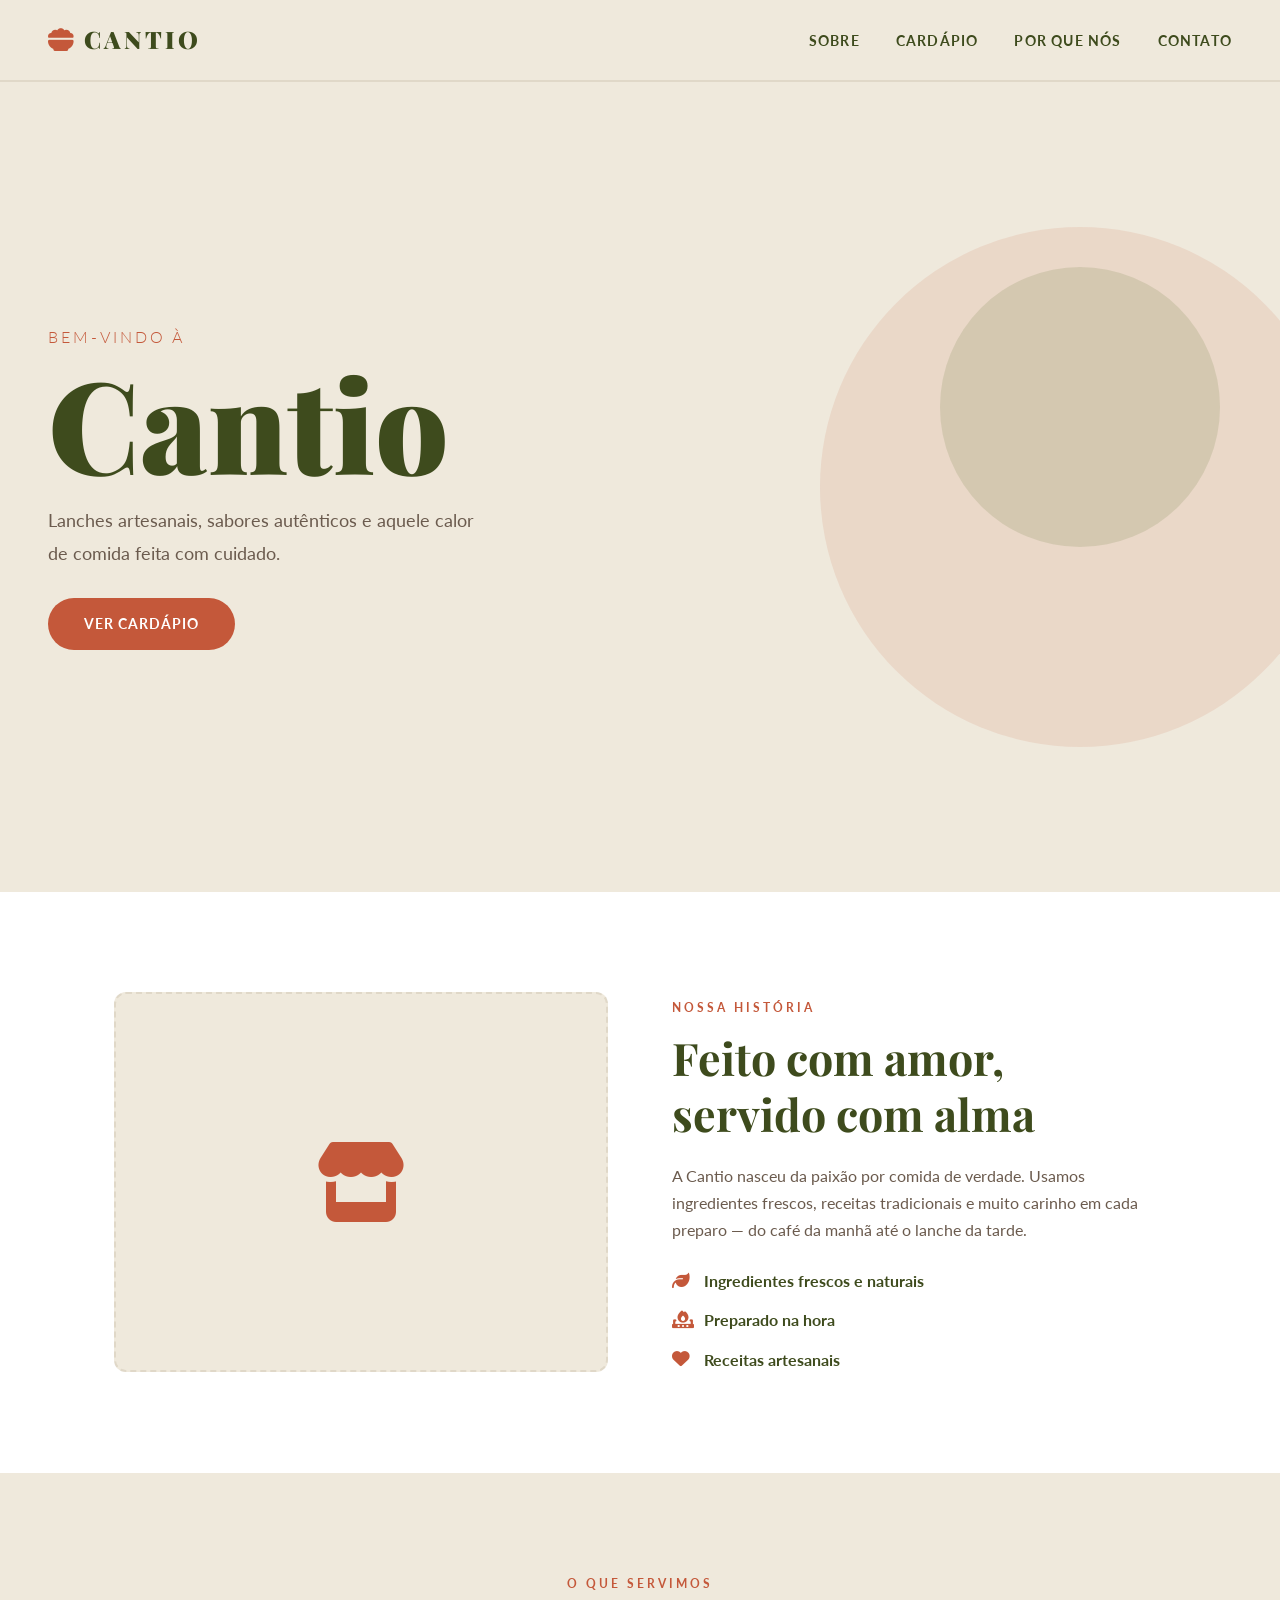
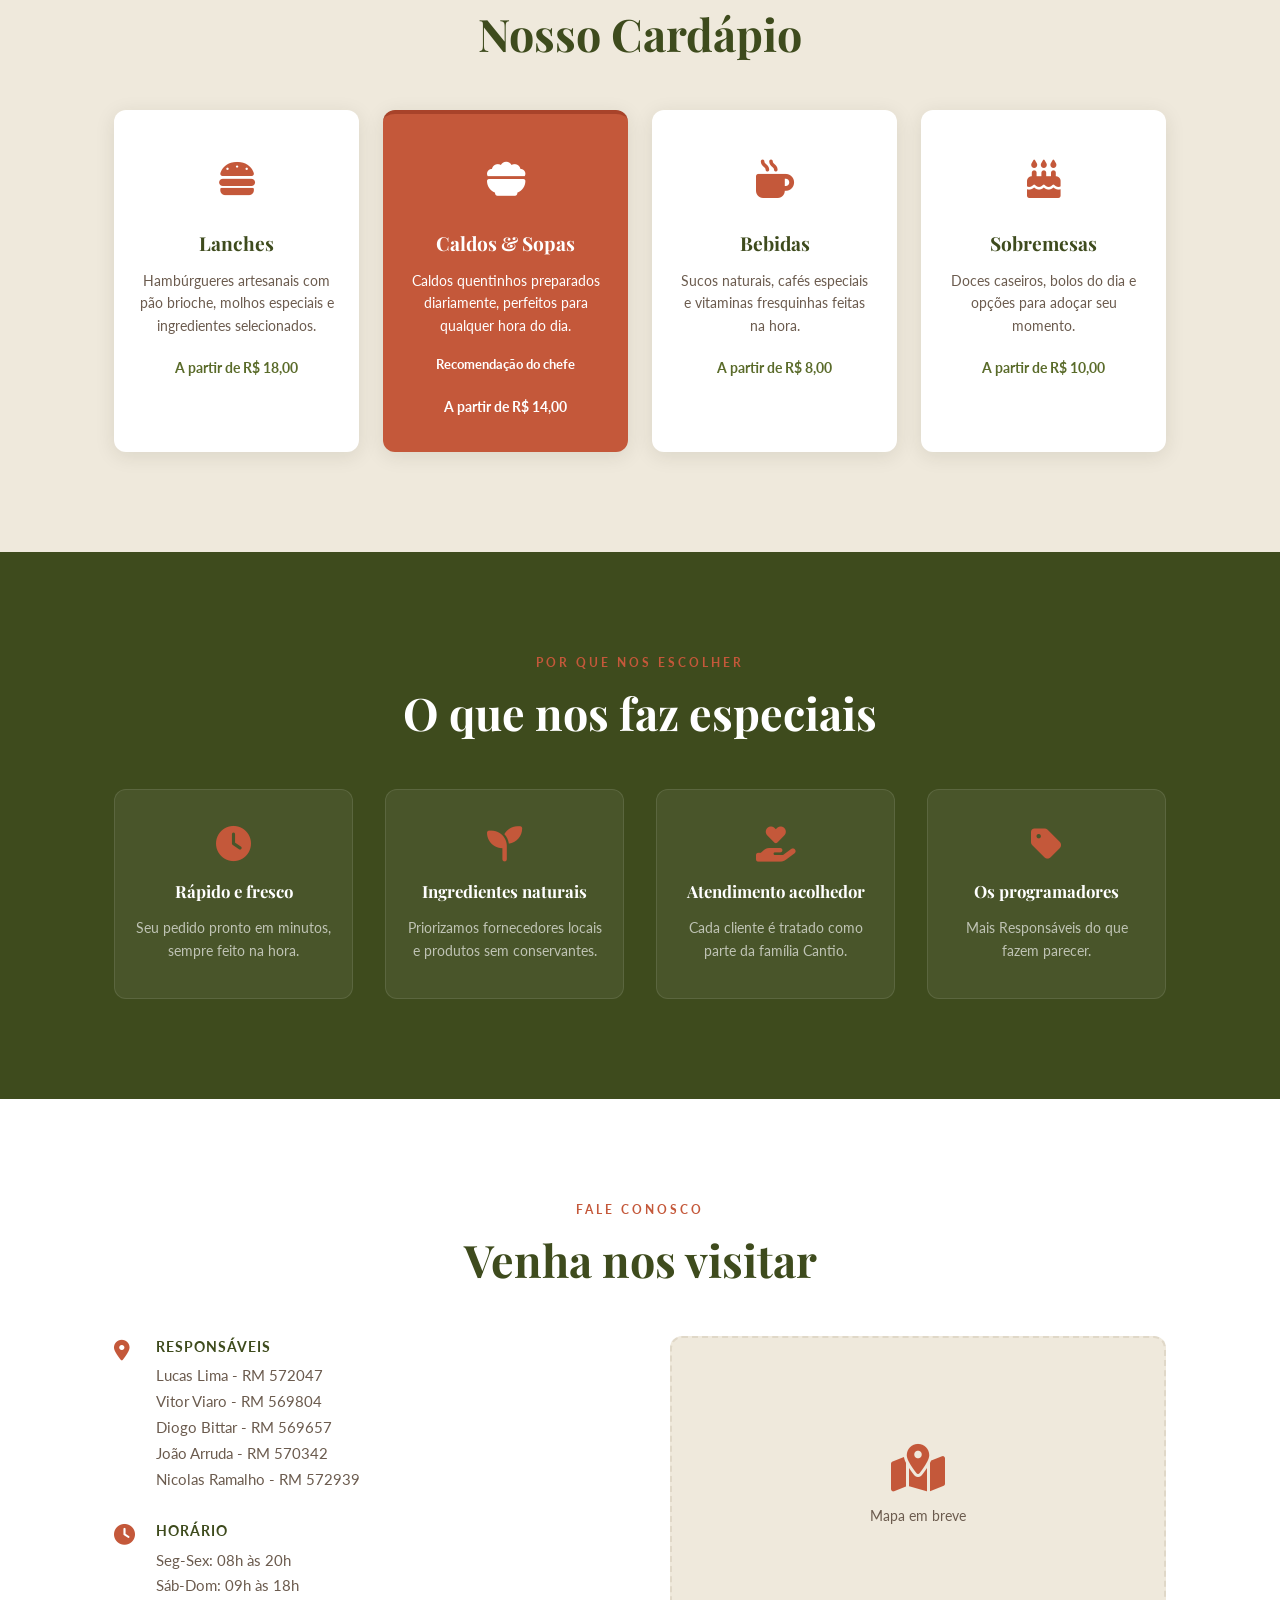
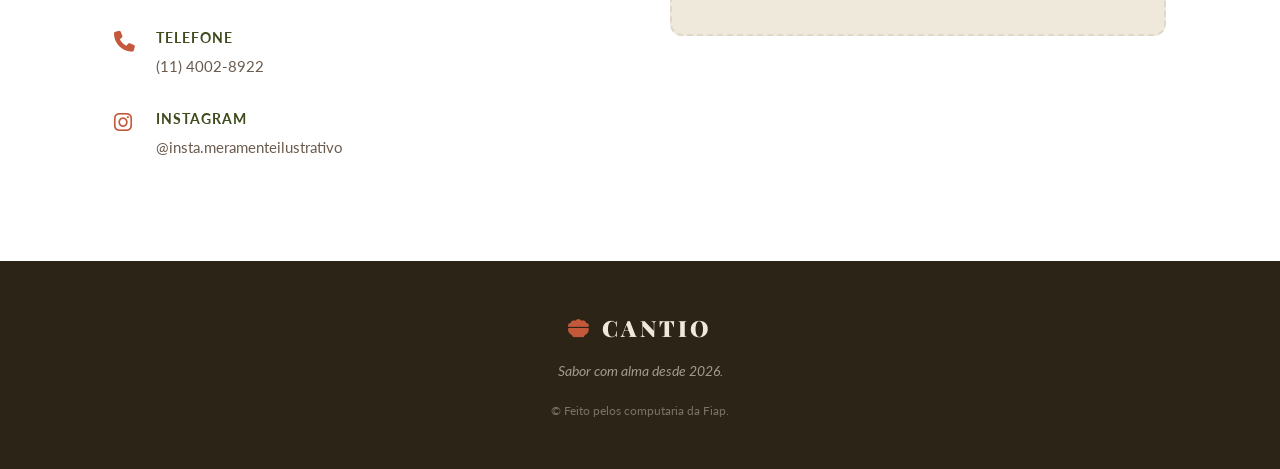
==== projeto/index.html @ 37f8b1bf "Fix:pasta projetos" ====
<!DOCTYPE html>
<html lang="pt-BR">
<head>
  <meta charset="UTF-8" />
  <meta name="viewport" content="width=device-width, initial-scale=1.0" />
  <title>Cantio — Sabor com Alma</title>

  <!-- Google Fonts -->
  <link rel="preconnect" href="https://fonts.googleapis.com" />
  <link rel="preconnect" href="https://fonts.gstatic.com" crossorigin />
  <link href="https://fonts.googleapis.com/css2?family=Playfair+Display:wght@700;900&family=Lato:wght@300;400;700&display=swap" rel="stylesheet" />

  <!-- Font Awesome -->
  <link rel="stylesheet" href="https://cdnjs.cloudflare.com/ajax/libs/font-awesome/6.5.0/css/all.min.css" />

  <!-- CSS Externo -->
  <link rel="stylesheet" href="style.css" />
</head>
<body>

  <!-- ======================== MENU / NAV ======================== -->
  <header id="topo">
    <nav class="navbar">
      <div class="logo">
        <span class="logo-icone"><i class="fa-solid fa-bowl-food"></i></span>
        <span class="logo-texto">CANTIO</span>
      </div>
      <ul class="nav-links">
        <li><a href="#sobre">Sobre</a></li>
        <li><a href="#cardapio">Cardápio</a></li>
        <li><a href="#diferenciais">Por que nós</a></li>
        <li><a href="#contato">Contato</a></li>
      </ul>
    </nav>
  </header>

  <!-- ======================== SEÇÃO 1 — HERO ======================== -->
  <section id="hero">
    <div class="hero-conteudo">
      <p class="hero-subtitulo">Bem-vindo à</p>
      <h1 class="hero-titulo">Cantio</h1>
      <p class="hero-descricao">
        Lanches artesanais, sabores autênticos e aquele calor de comida feita com cuidado.
      </p>
      <a href="#cardapio" class="btn-primario">Ver Cardápio</a>
    </div>
    <div class="hero-decoracao">
      <div class="circulo-grande"></div>
      <div class="circulo-pequeno"></div>
    </div>
  </section>

  <!-- ======================== SEÇÃO 2 — SOBRE ======================== -->
  <section id="sobre">
    <div class="container">
      <div class="sobre-grade">

        <div class="sobre-imagem">
          <div class="imagem-placeholder">
            <i class="fa-solid fa-store"></i>
          </div>
        </div>

        <div class="sobre-texto">
          <span class="secao-etiqueta">Nossa história</span>
          <h2>Feito com amor,<br/>servido com alma</h2>
          <p>
            A Cantio nasceu da paixão por comida de verdade. Usamos ingredientes frescos, receitas
            tradicionais e muito carinho em cada preparo — do café da manhã até o lanche da tarde.
          </p>
          <ul class="sobre-lista">
            <li><i class="fa-solid fa-leaf"></i> Ingredientes frescos e naturais</li>
            <li><i class="fa-solid fa-fire-burner"></i> Preparado na hora</li>
            <li><i class="fa-solid fa-heart"></i> Receitas artesanais</li>
          </ul>
        </div>

      </div>
    </div>
  </section>

  <!-- ======================== SEÇÃO 3 — CARDÁPIO ======================== -->
  <section id="cardapio">
    <div class="container">
      <span class="secao-etiqueta centralizado">O que servimos</span>
      <h2 class="secao-titulo centralizado">Nosso Cardápio</h2>

      <div class="cardapio-grade">

        <div class="card-item">
          <div class="card-icone"><i class="fa-solid fa-burger"></i></div>
          <h3>Lanches</h3>
          <p>Hambúrgueres artesanais com pão brioche, molhos especiais e ingredientes selecionados.</p>
          <span class="card-preco">A partir de R$ 18,00</span>
        </div>

        <div class="card-item destaque">
          <div class="card-icone"><i class="fa-solid fa-bowl-food"></i></div>
          <h3>Caldos & Sopas</h3>
          <p>Caldos quentinhos preparados diariamente, perfeitos para qualquer hora do dia. <br> <h5>Recomendação do chefe</h5></p>
          <span class="card-preco">A partir de R$ 14,00</span>
        </div>

        <div class="card-item">
          <div class="card-icone"><i class="fa-solid fa-mug-hot"></i></div>
          <h3>Bebidas</h3>
          <p>Sucos naturais, cafés especiais e vitaminas fresquinhas feitas na hora.</p>
          <span class="card-preco">A partir de R$ 8,00</span>
        </div>

        <div class="card-item">
          <div class="card-icone"><i class="fa-solid fa-cake-candles"></i></div>
          <h3>Sobremesas</h3>
          <p>Doces caseiros, bolos do dia e opções para adoçar seu momento.</p>
          <span class="card-preco">A partir de R$ 10,00</span>
        </div>

      </div>
    </div>
  </section>

  <!-- ======================== SEÇÃO 4 — DIFERENCIAIS ======================== -->
  <section id="diferenciais">
    <div class="container">
      <span class="secao-etiqueta centralizado">Por que nos escolher</span>
      <h2 class="secao-titulo centralizado">O que nos faz especiais</h2>

      <div class="diferenciais-grade">

        <div class="diferencial-item">
          <i class="fa-solid fa-clock"></i>
          <h4>Rápido e fresco</h4>
          <p>Seu pedido pronto em minutos, sempre feito na hora.</p>
        </div>
 
        <div class="diferencial-item">
          <i class="fa-solid fa-seedling"></i>
          <h4>Ingredientes naturais</h4>
          <p>Priorizamos fornecedores locais e produtos sem conservantes.</p>
        </div>

        <div class="diferencial-item">
          <i class="fa-solid fa-hand-holding-heart"></i>
          <h4>Atendimento acolhedor</h4>
          <p>Cada cliente é tratado como parte da família Cantio.</p>
        </div>

        <div class="diferencial-item">
          <i class="fa-solid fa-tag"></i>
          <h4>Os programadores</h4>
          <p>Mais Responsáveis do que fazem parecer.</p>
        </div>

      </div>
    </div>
  </section>

  <!-- ======================== SEÇÃO 5 — CONTATO ======================== -->
  <section id="contato">
    <div class="container">
      <span class="secao-etiqueta centralizado">Fale conosco</span>
      <h2 class="secao-titulo centralizado">Venha nos visitar</h2>

      <div class="contato-grade">

        <div class="contato-info">
          <div class="contato-linha">
            <i class="fa-solid fa-location-dot"></i>
            <div>
              <strong>Responsáveis</strong>
              <p>Lucas Lima - RM 572047<br/>Vitor Viaro - RM 569804 <br>Diogo Bittar - RM 569657 <br> João Arruda - RM 570342 <br>Nicolas Ramalho - RM 572939 </p>
            </div>
          </div>
          <div class="contato-linha">
            <i class="fa-solid fa-clock"></i>
            <div>
              <strong>Horário</strong>
              <p>Seg-Sex: 08h às 20h<br/>Sáb-Dom: 09h às 18h</p>
            </div>
          </div>
          <div class="contato-linha">
            <i class="fa-solid fa-phone"></i>
            <div>
              <strong>Telefone</strong>
              <p>(11) 4002-8922</p> <!-- Número fictício para exemplo e quem sabe sabe -->
            </div>
          </div>
          <div class="contato-linha">
            <i class="fa-brands fa-instagram"></i>
            <div>
              <strong>Instagram</strong>
              <p>@insta.meramenteilustrativo</p>
            </div>
          </div>
        </div>

        <div class="contato-mapa">
          <div class="mapa-placeholder">
            <i class="fa-solid fa-map-location-dot"></i>
            <p>Mapa em breve</p>
          </div>
        </div>

      </div>
    </div>
  </section>

  <!-- ======================== RODAPÉ ======================== -->
  <footer id="rodape">
    <div class="container">
      <div class="footer-conteudo">
        <div class="footer-logo">
          <i class="fa-solid fa-bowl-food"></i>
          <span>CANTIO</span>
        </div>
        <p class="footer-frase">Sabor com alma desde 2026.</p>
        <p class="footer-copy">&copy; Feito pelos computaria da Fiap.</p>
      </div>
    </div>
  </footer>

</body>
</html>
---- projeto/style.css ----
/* =====================================================
   CANTIO — Lanchonete  |  style.css
   ===================================================== */

/* ---------- Variáveis de cor (identidade Cantio) ---------- */
:root {
  --cor-creme:      #EFE9DC;
  --cor-creme-escuro: #E0D8C8;
  --cor-terracota:  #C4583A;
  --cor-terracota-escura: #A8432A;
  --cor-verde:      #5A6B2A;
  --cor-verde-escuro: #3E4B1D;
  --cor-texto:      #2C2417;
  --cor-texto-suave: #6B5B4E;
  --branco:         #FFFFFF;

  --fonte-titulo: 'Playfair Display', serif;
  --fonte-corpo:  'Lato', sans-serif;

  --sombra-card: 0 4px 20px rgba(44, 36, 23, 0.1);
  --raio:        12px;
}

/* ---------- Reset & Base ---------- */
*, *::before, *::after {
  margin: 0;
  padding: 0;
  box-sizing: border-box;
}

html {
  scroll-behavior: smooth;
}

body {
  font-family: var(--fonte-corpo);
  background-color: var(--cor-creme);
  color: var(--cor-texto);
  line-height: 1.7;
}

a {
  text-decoration: none;
  color: inherit;
}

ul {
  list-style: none;
}

/* ---------- Container ---------- */
.container {
  max-width: 1100px;
  margin: 0 auto;
  padding: 0 24px;
}

/* ---------- NAVBAR ---------- */
.navbar {
  display: flex;
  align-items: center;
  justify-content: space-between;
  padding: 18px 48px;
  background-color: var(--cor-creme);
  position: sticky;
  top: 0;
  z-index: 100;
  border-bottom: 2px solid var(--cor-creme-escuro);
}

.logo {
  display: flex;
  align-items: center;
  gap: 10px;
}

.logo-icone {
  font-size: 1.6rem;
  color: var(--cor-terracota);
}

.logo-texto {
  font-family: var(--fonte-titulo);
  font-size: 1.5rem;
  font-weight: 900;
  color: var(--cor-verde-escuro);
  letter-spacing: 3px;
}

.nav-links {
  display: flex;
  gap: 36px;
}

.nav-links a {
  font-family: var(--fonte-corpo);
  font-weight: 700;
  font-size: 0.88rem;
  letter-spacing: 1.2px;
  text-transform: uppercase;
  color: var(--cor-verde-escuro);
  transition: color 0.2s;
}

.nav-links a:hover {
  color: var(--cor-terracota);
}

/* ---------- BOTÃO ---------- */
.btn-primario {
  display: inline-block;
  background-color: var(--cor-terracota);
  color: var(--branco);
  font-family: var(--fonte-corpo);
  font-weight: 700;
  font-size: 0.9rem;
  letter-spacing: 1px;
  text-transform: uppercase;
  padding: 14px 36px;
  border-radius: 50px;
  transition: background-color 0.25s, transform 0.2s;
  margin-top: 28px;
}

.btn-primario:hover {
  background-color: var(--cor-terracota-escura);
  transform: translateY(-2px);
}

/* ---------- SEÇÃO 1: HERO ---------- */
#hero {
  position: relative;
  min-height: 90vh;
  display: flex;
  align-items: center;
  overflow: hidden;
  padding: 60px 48px;
}

.hero-conteudo {
  position: relative;
  z-index: 2;
  max-width: 600px;
}

.hero-subtitulo {
  font-family: var(--fonte-corpo);
  font-size: 1rem;
  font-weight: 300;
  letter-spacing: 3px;
  text-transform: uppercase;
  color: var(--cor-terracota);
  margin-bottom: 8px;
}

.hero-titulo {
  font-family: var(--fonte-titulo);
  font-size: clamp(4rem, 10vw, 8rem);
  font-weight: 900;
  line-height: 1;
  color: var(--cor-verde-escuro);
}

.hero-descricao {
  font-size: 1.15rem;
  color: var(--cor-texto-suave);
  max-width: 440px;
  margin-top: 18px;
  line-height: 1.8;
}

/* Decoração geométrica do hero */
.hero-decoracao {
  position: absolute;
  right: -60px;
  top: 50%;
  transform: translateY(-50%);
  z-index: 1;
}

.circulo-grande {
  width: 520px;
  height: 520px;
  border-radius: 50%;
  background-color: var(--cor-terracota);
  opacity: 0.12;
}

.circulo-pequeno {
  width: 280px;
  height: 280px;
  border-radius: 50%;
  background-color: var(--cor-verde);
  opacity: 0.15;
  position: absolute;
  top: 40px;
  left: 120px;
}

/* ---------- SEÇÃO 2: SOBRE ---------- */
#sobre {
  padding: 100px 0;
  background-color: var(--branco);
}

.sobre-grade {
  display: grid;
  grid-template-columns: 1fr 1fr;
  gap: 64px;
  align-items: center;
}

.imagem-placeholder {
  background-color: var(--cor-creme);
  border-radius: var(--raio);
  height: 380px;
  display: flex;
  align-items: center;
  justify-content: center;
  font-size: 5rem;
  color: var(--cor-terracota);
  border: 2px dashed var(--cor-creme-escuro);
}

.secao-etiqueta {
  display: inline-block;
  font-size: 0.78rem;
  font-weight: 700;
  letter-spacing: 3px;
  text-transform: uppercase;
  color: var(--cor-terracota);
  margin-bottom: 12px;
}

.secao-etiqueta.centralizado {
  display: block;
  text-align: center;
}

h2 {
  font-family: var(--fonte-titulo);
  font-size: clamp(1.8rem, 3.5vw, 2.8rem);
  font-weight: 700;
  color: var(--cor-verde-escuro);
  line-height: 1.25;
  margin-bottom: 20px;
}

.secao-titulo.centralizado {
  text-align: center;
  margin-bottom: 48px;
}

.sobre-texto p {
  color: var(--cor-texto-suave);
  font-size: 1rem;
  margin-bottom: 24px;
}

.sobre-lista {
  display: flex;
  flex-direction: column;
  gap: 12px;
}

.sobre-lista li {
  display: flex;
  align-items: center;
  gap: 12px;
  font-weight: 700;
  color: var(--cor-verde-escuro);
}

.sobre-lista li i {
  color: var(--cor-terracota);
  font-size: 1.1rem;
  width: 20px;
}

/* ---------- SEÇÃO 3: CARDÁPIO ---------- */
#cardapio {
  padding: 100px 0;
  background-color: var(--cor-creme);
}

.cardapio-grade {
  display: grid;
  grid-template-columns: repeat(4, 1fr);
  gap: 24px;
}

.card-item {
  background-color: var(--branco);
  border-radius: var(--raio);
  padding: 32px 24px;
  text-align: center;
  box-shadow: var(--sombra-card);
  transition: transform 0.25s, box-shadow 0.25s;
  border-top: 4px solid transparent;
}

.card-item:hover {
  transform: translateY(-6px);
  box-shadow: 0 12px 32px rgba(44, 36, 23, 0.15);
  border-top-color: var(--cor-terracota);
}

.card-item.destaque {
  background-color: var(--cor-terracota);
  color: var(--branco);
  border-top-color: var(--cor-terracota-escura);
}

.card-item.destaque h3,
.card-item.destaque p,
.card-item.destaque .card-preco {
  color: var(--branco);
}

.card-icone {
  font-size: 2.4rem;
  margin-bottom: 16px;
  color: var(--cor-terracota);
}

.card-item.destaque .card-icone {
  color: var(--branco);
}

.card-item h3 {
  font-family: var(--fonte-titulo);
  font-size: 1.2rem;
  color: var(--cor-verde-escuro);
  margin-bottom: 10px;
}

.card-item p {
  font-size: 0.88rem;
  color: var(--cor-texto-suave);
  line-height: 1.6;
  margin-bottom: 16px;
}

.card-preco {
  font-weight: 700;
  font-size: 0.9rem;
  color: var(--cor-verde);
}

/* ---------- SEÇÃO 4: DIFERENCIAIS ---------- */
#diferenciais {
  padding: 100px 0;
  background-color: var(--cor-verde-escuro);
}

#diferenciais .secao-etiqueta {
  color: var(--cor-terracota);
}

#diferenciais h2 {
  color: var(--branco);
}

.diferenciais-grade {
  display: grid;
  grid-template-columns: repeat(4, 1fr);
  gap: 32px;
  margin-top: 0;
}

.diferencial-item {
  text-align: center;
  padding: 36px 20px;
  border-radius: var(--raio);
  background-color: rgba(255,255,255,0.06);
  border: 1px solid rgba(255,255,255,0.1);
  transition: background-color 0.25s;
}

.diferencial-item:hover {
  background-color: rgba(255,255,255,0.12);
}

.diferencial-item i {
  font-size: 2.2rem;
  color: var(--cor-terracota);
  margin-bottom: 16px;
  display: block;
}

.diferencial-item h4 {
  font-family: var(--fonte-titulo);
  font-size: 1.05rem;
  color: var(--branco);
  margin-bottom: 10px;
}

.diferencial-item p {
  font-size: 0.88rem;
  color: rgba(255,255,255,0.65);
  line-height: 1.65;
}

/* ---------- SEÇÃO 5: CONTATO ---------- */
#contato {
  padding: 100px 0;
  background-color: var(--branco);
}

.contato-grade {
  display: grid;
  grid-template-columns: 1fr 1fr;
  gap: 60px;
  align-items: start;
}

.contato-info {
  display: flex;
  flex-direction: column;
  gap: 28px;
}

.contato-linha {
  display: flex;
  gap: 18px;
  align-items: flex-start;
}

.contato-linha i {
  font-size: 1.3rem;
  color: var(--cor-terracota);
  margin-top: 4px;
  width: 24px;
  flex-shrink: 0;
}

.contato-linha strong {
  display: block;
  font-size: 0.85rem;
  letter-spacing: 1px;
  text-transform: uppercase;
  color: var(--cor-verde-escuro);
  margin-bottom: 4px;
}

.contato-linha p {
  font-size: 0.95rem;
  color: var(--cor-texto-suave);
}

.mapa-placeholder {
  background-color: var(--cor-creme);
  border-radius: var(--raio);
  height: 300px;
  display: flex;
  flex-direction: column;
  align-items: center;
  justify-content: center;
  gap: 12px;
  border: 2px dashed var(--cor-creme-escuro);
  color: var(--cor-terracota);
}

.mapa-placeholder i {
  font-size: 3rem;
}

.mapa-placeholder p {
  font-size: 0.9rem;
  color: var(--cor-texto-suave);
}

/* ---------- RODAPÉ ---------- */
#rodape {
  background-color: var(--cor-texto);
  padding: 48px 0;
  text-align: center;
}

.footer-conteudo {
  display: flex;
  flex-direction: column;
  align-items: center;
  gap: 12px;
}

.footer-logo {
  display: flex;
  align-items: center;
  gap: 10px;
  font-family: var(--fonte-titulo);
  font-size: 1.4rem;
  font-weight: 900;
  letter-spacing: 3px;
  color: var(--cor-creme);
}

.footer-logo i {
  color: var(--cor-terracota);
  font-size: 1.3rem;
}

.footer-frase {
  font-size: 0.9rem;
  color: rgba(239,233,220,0.6);
  font-style: italic;
}

.footer-copy {
  font-size: 0.78rem;
  color: rgba(239,233,220,0.4);
  margin-top: 4px;
}

/* ---------- RESPONSIVO ---------- */
@media (max-width: 900px) {
  .navbar {
    padding: 16px 24px;
  }

  .nav-links {
    gap: 20px;
  }

  #hero {
    padding: 80px 24px 60px;
    min-height: auto;
  }

  .hero-decoracao {
    display: none;
  }

  .sobre-grade,
  .contato-grade {
    grid-template-columns: 1fr;
    gap: 40px;
  }

  .cardapio-grade,
  .diferenciais-grade {
    grid-template-columns: repeat(2, 1fr);
  }
}

@media (max-width: 600px) {
  .nav-links {
    display: none;
  }

  .cardapio-grade,
  .diferenciais-grade {
    grid-template-columns: 1fr;
  }

  #sobre,
  #cardapio,
  #diferenciais,
  #contato {
    padding: 64px 0;
  }
}
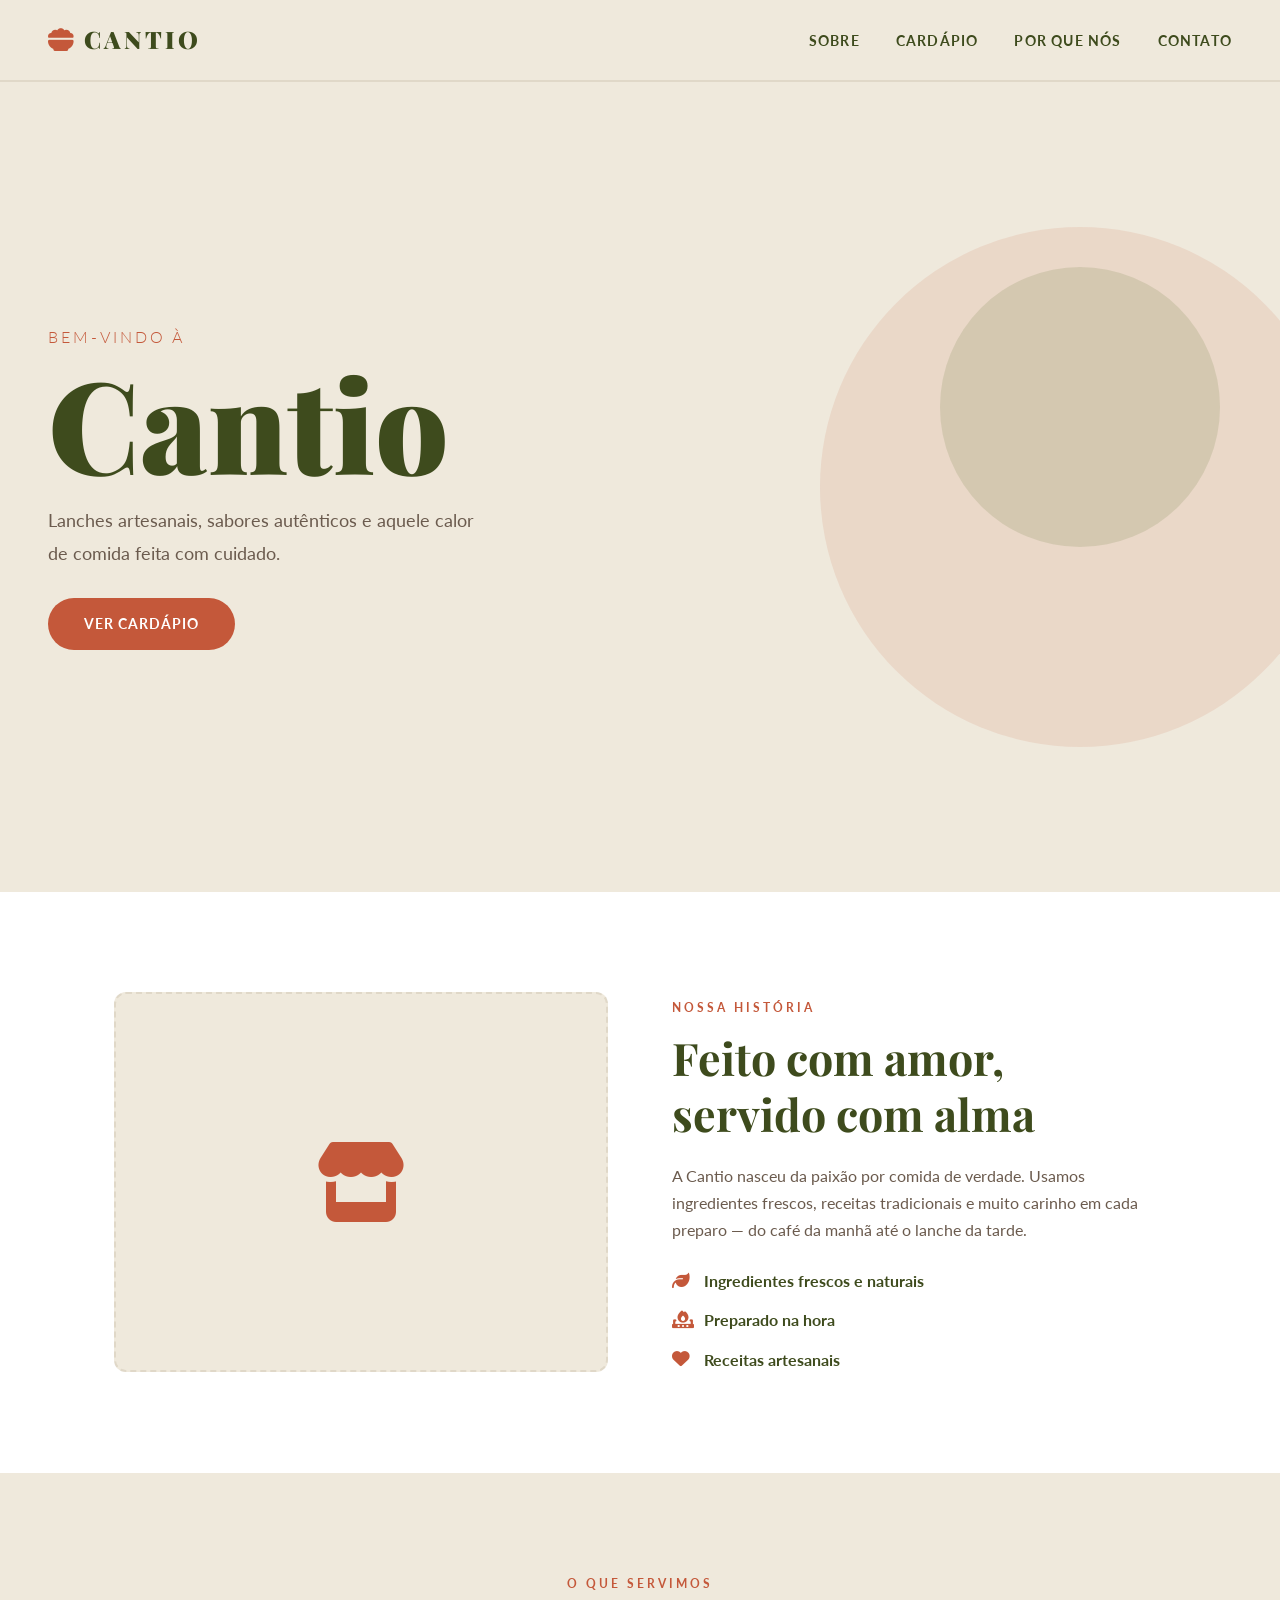
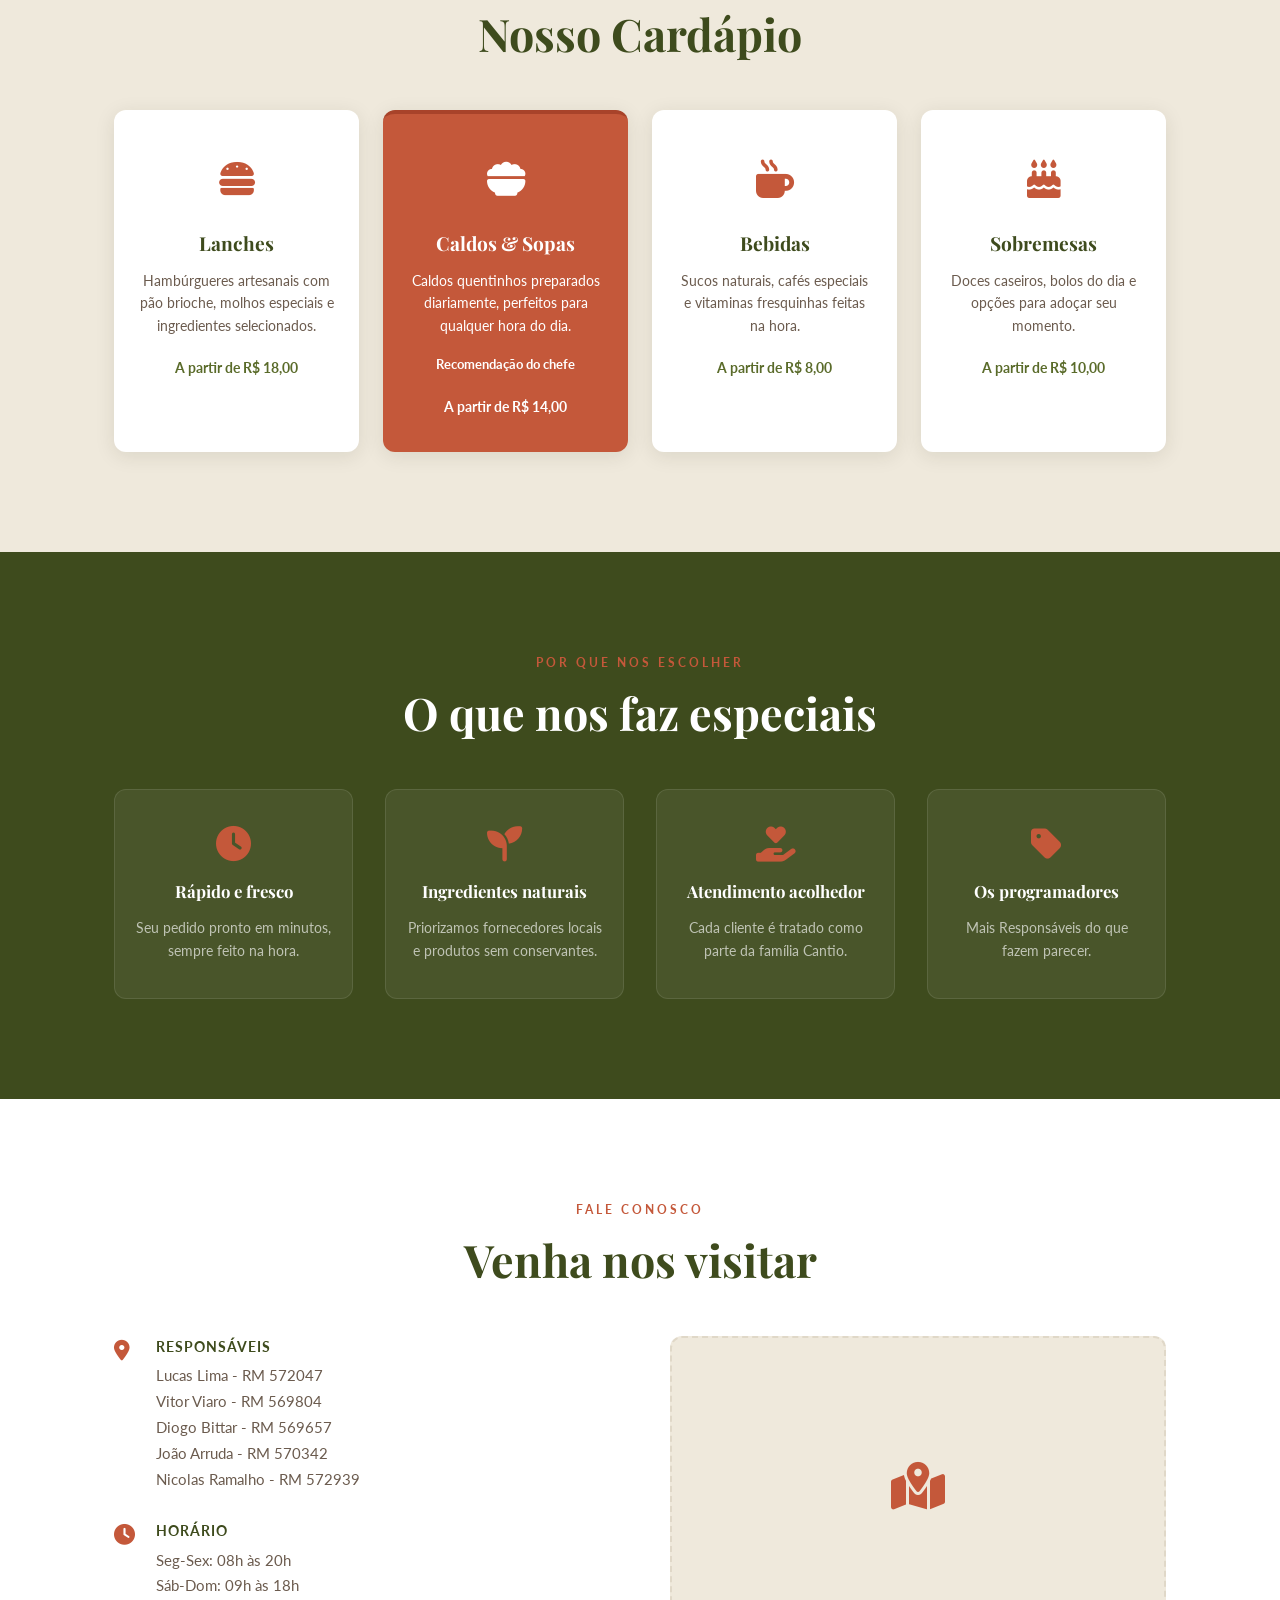
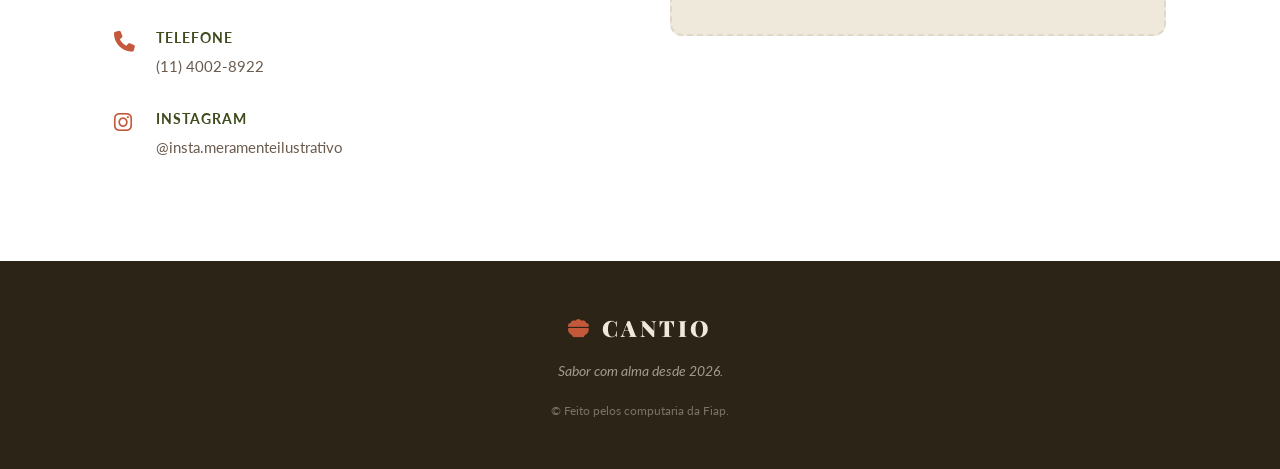
==== commit 7266f78e: "resto" ====
--- a/projeto/index.html
+++ b/projeto/index.html
@@ -14,7 +14,7 @@
   <link rel="stylesheet" href="https://cdnjs.cloudflare.com/ajax/libs/font-awesome/6.5.0/css/all.min.css" />
 
   <!-- CSS Externo -->
-  <link rel="stylesheet" href="style.css" />
+  <link rel="stylesheet" href="./CSS/style.css" />
 </head>
 <body>
 
@@ -197,7 +197,7 @@
         <div class="contato-mapa">
           <div class="mapa-placeholder">
             <i class="fa-solid fa-map-location-dot"></i>
-            <p>Mapa em breve</p>
+            
           </div>
         </div>
 
--- a/projeto/CSS/style.css
+++ b/projeto/CSS/style.css
@@ -0,0 +1,562 @@
+/* =====================================================
+   CANTIO — Lanchonete  |  style.css
+   ===================================================== */
+
+/* ---------- Variáveis de cor (identidade Cantio) --------- */
+:root {
+  --cor-creme:      #EFE9DC;
+  --cor-creme-escuro: #E0D8C8;
+  --cor-terracota:  #C4583A;
+  --cor-terracota-escura: #A8432A;
+  --cor-verde:      #5A6B2A;
+  --cor-verde-escuro: #3E4B1D;
+  --cor-texto:      #2C2417;
+  --cor-texto-suave: #6B5B4E;
+  --branco:         #FFFFFF;
+
+  --fonte-titulo: 'Playfair Display', serif;
+  --fonte-corpo:  'Lato', sans-serif;
+
+  --sombra-card: 0 4px 20px rgba(44, 36, 23, 0.1);
+  --raio:        12px;
+}
+
+/* ---------- Reset & Base ---------- */
+*, *::before, *::after {
+  margin: 0;
+  padding: 0;
+  box-sizing: border-box;
+}
+
+html {
+  scroll-behavior: smooth;
+}
+
+body {
+  font-family: var(--fonte-corpo);
+  background-color: var(--cor-creme);
+  color: var(--cor-texto);
+  line-height: 1.7;
+}
+
+a {
+  text-decoration: none;
+  color: inherit;
+}
+
+ul {
+  list-style: none;
+}
+
+/* ---------- Container ---------- */
+.container {
+  max-width: 1100px;
+  margin: 0 auto;
+  padding: 0 24px;
+}
+
+/* ---------- NAVBAR ---------- */
+.navbar {
+  display: flex;
+  align-items: center;
+  justify-content: space-between;
+  padding: 18px 48px;
+  background-color: var(--cor-creme);
+  position: sticky;
+  top: 0;
+  z-index: 100;
+  border-bottom: 2px solid var(--cor-creme-escuro);
+}
+
+.logo {
+  display: flex;
+  align-items: center;
+  gap: 10px;
+}
+
+.logo-icone {
+  font-size: 1.6rem;
+  color: var(--cor-terracota);
+}
+
+.logo-texto {
+  font-family: var(--fonte-titulo);
+  font-size: 1.5rem;
+  font-weight: 900;
+  color: var(--cor-verde-escuro);
+  letter-spacing: 3px;
+}
+
+.nav-links {
+  display: flex;
+  gap: 36px;
+}
+
+.nav-links a {
+  font-family: var(--fonte-corpo);
+  font-weight: 700;
+  font-size: 0.88rem;
+  letter-spacing: 1.2px;
+  text-transform: uppercase;
+  color: var(--cor-verde-escuro);
+  transition: color 0.2s;
+}
+
+.nav-links a:hover {
+  color: var(--cor-terracota);
+}
+
+/* ---------- BOTÃO ---------- */
+.btn-primario {
+  display: inline-block;
+  background-color: var(--cor-terracota);
+  color: var(--branco);
+  font-family: var(--fonte-corpo);
+  font-weight: 700;
+  font-size: 0.9rem;
+  letter-spacing: 1px;
+  text-transform: uppercase;
+  padding: 14px 36px;
+  border-radius: 50px;
+  transition: background-color 0.25s, transform 0.2s;
+  margin-top: 28px;
+}
+
+.btn-primario:hover {
+  background-color: var(--cor-terracota-escura);
+  transform: translateY(-2px);
+}
+
+/* ---------- SEÇÃO 1: HERO ---------- */
+#hero {
+  position: relative;
+  min-height: 90vh;
+  display: flex;
+  align-items: center;
+  overflow: hidden;
+  padding: 60px 48px;
+}
+
+.hero-conteudo {
+  position: relative;
+  z-index: 2;
+  max-width: 600px;
+}
+
+.hero-subtitulo {
+  font-family: var(--fonte-corpo);
+  font-size: 1rem;
+  font-weight: 300;
+  letter-spacing: 3px;
+  text-transform: uppercase;
+  color: var(--cor-terracota);
+  margin-bottom: 8px;
+}
+
+.hero-titulo {
+  font-family: var(--fonte-titulo);
+  font-size: clamp(4rem, 10vw, 8rem);
+  font-weight: 900;
+  line-height: 1;
+  color: var(--cor-verde-escuro);
+}
+
+.hero-descricao {
+  font-size: 1.15rem;
+  color: var(--cor-texto-suave);
+  max-width: 440px;
+  margin-top: 18px;
+  line-height: 1.8;
+}
+
+/* Decoração geométrica do hero */
+.hero-decoracao {
+  position: absolute;
+  right: -60px;
+  top: 50%;
+  transform: translateY(-50%);
+  z-index: 1;
+}
+
+.circulo-grande {
+  width: 520px;
+  height: 520px;
+  border-radius: 50%;
+  background-color: var(--cor-terracota);
+  opacity: 0.12;
+}
+
+.circulo-pequeno {
+  width: 280px;
+  height: 280px;
+  border-radius: 50%;
+  background-color: var(--cor-verde);
+  opacity: 0.15;
+  position: absolute;
+  top: 40px;
+  left: 120px;
+}
+
+/* ---------- SEÇÃO 2: SOBRE ---------- */
+#sobre {
+  padding: 100px 0;
+  background-color: var(--branco);
+}
+
+.sobre-grade {
+  display: grid;
+  grid-template-columns: 1fr 1fr;
+  gap: 64px;
+  align-items: center;
+}
+
+.imagem-placeholder {
+  background-color: var(--cor-creme);
+  border-radius: var(--raio);
+  height: 380px;
+  display: flex;
+  align-items: center;
+  justify-content: center;
+  font-size: 5rem;
+  color: var(--cor-terracota);
+  border: 2px dashed var(--cor-creme-escuro);
+}
+
+.secao-etiqueta {
+  display: inline-block;
+  font-size: 0.78rem;
+  font-weight: 700;
+  letter-spacing: 3px;
+  text-transform: uppercase;
+  color: var(--cor-terracota);
+  margin-bottom: 12px;
+}
+
+.secao-etiqueta.centralizado {
+  display: block;
+  text-align: center;
+}
+
+h2 {
+  font-family: var(--fonte-titulo);
+  font-size: clamp(1.8rem, 3.5vw, 2.8rem);
+  font-weight: 700;
+  color: var(--cor-verde-escuro);
+  line-height: 1.25;
+  margin-bottom: 20px;
+}
+
+.secao-titulo.centralizado {
+  text-align: center;
+  margin-bottom: 48px;
+}
+
+.sobre-texto p {
+  color: var(--cor-texto-suave);
+  font-size: 1rem;
+  margin-bottom: 24px;
+}
+
+.sobre-lista {
+  display: flex;
+  flex-direction: column;
+  gap: 12px;
+}
+
+.sobre-lista li {
+  display: flex;
+  align-items: center;
+  gap: 12px;
+  font-weight: 700;
+  color: var(--cor-verde-escuro);
+}
+
+.sobre-lista li i {
+  color: var(--cor-terracota);
+  font-size: 1.1rem;
+  width: 20px;
+}
+
+/* ---------- SEÇÃO 3: CARDÁPIO ---------- */
+#cardapio {
+  padding: 100px 0;
+  background-color: var(--cor-creme);
+}
+
+.cardapio-grade {
+  display: grid;
+  grid-template-columns: repeat(4, 1fr);
+  gap: 24px;
+}
+
+.card-item {
+  background-color: var(--branco);
+  border-radius: var(--raio);
+  padding: 32px 24px;
+  text-align: center;
+  box-shadow: var(--sombra-card);
+  transition: transform 0.25s, box-shadow 0.25s;
+  border-top: 4px solid transparent;
+}
+
+.card-item:hover {
+  transform: translateY(-6px);
+  box-shadow: 0 12px 32px rgba(44, 36, 23, 0.15);
+  border-top-color: var(--cor-terracota);
+}
+
+.card-item.destaque {
+  background-color: var(--cor-terracota);
+  color: var(--branco);
+  border-top-color: var(--cor-terracota-escura);
+}
+
+.card-item.destaque h3,
+.card-item.destaque p,
+.card-item.destaque .card-preco {
+  color: var(--branco);
+}
+
+.card-icone {
+  font-size: 2.4rem;
+  margin-bottom: 16px;
+  color: var(--cor-terracota);
+}
+
+.card-item.destaque .card-icone {
+  color: var(--branco);
+}
+
+.card-item h3 {
+  font-family: var(--fonte-titulo);
+  font-size: 1.2rem;
+  color: var(--cor-verde-escuro);
+  margin-bottom: 10px;
+}
+
+.card-item p {
+  font-size: 0.88rem;
+  color: var(--cor-texto-suave);
+  line-height: 1.6;
+  margin-bottom: 16px;
+}
+
+.card-preco {
+  font-weight: 700;
+  font-size: 0.9rem;
+  color: var(--cor-verde);
+}
+
+/* ---------- SEÇÃO 4: DIFERENCIAIS ---------- */
+#diferenciais {
+  padding: 100px 0;
+  background-color: var(--cor-verde-escuro);
+}
+
+#diferenciais .secao-etiqueta {
+  color: var(--cor-terracota);
+}
+
+#diferenciais h2 {
+  color: var(--branco);
+}
+
+.diferenciais-grade {
+  display: grid;
+  grid-template-columns: repeat(4, 1fr);
+  gap: 32px;
+  margin-top: 0;
+}
+
+.diferencial-item {
+  text-align: center;
+  padding: 36px 20px;
+  border-radius: var(--raio);
+  background-color: rgba(255,255,255,0.06);
+  border: 1px solid rgba(255,255,255,0.1);
+  transition: background-color 0.25s;
+}
+
+.diferencial-item:hover {
+  background-color: rgba(255,255,255,0.12);
+}
+
+.diferencial-item i {
+  font-size: 2.2rem;
+  color: var(--cor-terracota);
+  margin-bottom: 16px;
+  display: block;
+}
+
+.diferencial-item h4 {
+  font-family: var(--fonte-titulo);
+  font-size: 1.05rem;
+  color: var(--branco);
+  margin-bottom: 10px;
+}
+
+.diferencial-item p {
+  font-size: 0.88rem;
+  color: rgba(255,255,255,0.65);
+  line-height: 1.65;
+}
+
+/* ---------- SEÇÃO 5: CONTATO ---------- */
+#contato {
+  padding: 100px 0;
+  background-color: var(--branco);
+}
+
+.contato-grade {
+  display: grid;
+  grid-template-columns: 1fr 1fr;
+  gap: 60px;
+  align-items: start;
+}
+
+.contato-info {
+  display: flex;
+  flex-direction: column;
+  gap: 28px;
+}
+
+.contato-linha {
+  display: flex;
+  gap: 18px;
+  align-items: flex-start;
+}
+
+.contato-linha i {
+  font-size: 1.3rem;
+  color: var(--cor-terracota);
+  margin-top: 4px;
+  width: 24px;
+  flex-shrink: 0;
+}
+
+.contato-linha strong {
+  display: block;
+  font-size: 0.85rem;
+  letter-spacing: 1px;
+  text-transform: uppercase;
+  color: var(--cor-verde-escuro);
+  margin-bottom: 4px;
+}
+
+.contato-linha p {
+  font-size: 0.95rem;
+  color: var(--cor-texto-suave);
+}
+
+.mapa-placeholder {
+  background-color: var(--cor-creme);
+  border-radius: var(--raio);
+  height: 300px;
+  display: flex;
+  flex-direction: column;
+  align-items: center;
+  justify-content: center;
+  gap: 12px;
+  border: 2px dashed var(--cor-creme-escuro);
+  color: var(--cor-terracota);
+}
+
+.mapa-placeholder i {
+  font-size: 3rem;
+}
+
+.mapa-placeholder p {
+  font-size: 0.9rem;
+  color: var(--cor-texto-suave);
+}
+
+/* ---------- RODAPÉ ---------- */
+#rodape {
+  background-color: var(--cor-texto);
+  padding: 48px 0;
+  text-align: center;
+}
+
+.footer-conteudo {
+  display: flex;
+  flex-direction: column;
+  align-items: center;
+  gap: 12px;
+}
+
+.footer-logo {
+  display: flex;
+  align-items: center;
+  gap: 10px;
+  font-family: var(--fonte-titulo);
+  font-size: 1.4rem;
+  font-weight: 900;
+  letter-spacing: 3px;
+  color: var(--cor-creme);
+}
+
+.footer-logo i {
+  color: var(--cor-terracota);
+  font-size: 1.3rem;
+}
+
+.footer-frase {
+  font-size: 0.9rem;
+  color: rgba(239,233,220,0.6);
+  font-style: italic;
+}
+
+.footer-copy {
+  font-size: 0.78rem;
+  color: rgba(239,233,220,0.4);
+  margin-top: 4px;
+}
+
+/* ---------- RESPONSIVO ---------- */
+@media (max-width: 900px) {
+  .navbar {
+    padding: 16px 24px;
+  }
+
+  .nav-links {
+    gap: 20px;
+  }
+
+  #hero {
+    padding: 80px 24px 60px;
+    min-height: auto;
+  }
+
+  .hero-decoracao {
+    display: none;
+  }
+
+  .sobre-grade,
+  .contato-grade {
+    grid-template-columns: 1fr;
+    gap: 40px;
+  }
+
+  .cardapio-grade,
+  .diferenciais-grade {
+    grid-template-columns: repeat(2, 1fr);
+  }
+}
+
+@media (max-width: 600px) {
+  .nav-links {
+    display: none;
+  }
+
+  .cardapio-grade,
+  .diferenciais-grade {
+    grid-template-columns: 1fr;
+  }
+
+  #sobre,
+  #cardapio,
+  #diferenciais,
+  #contato {
+    padding: 64px 0;
+  }
+}
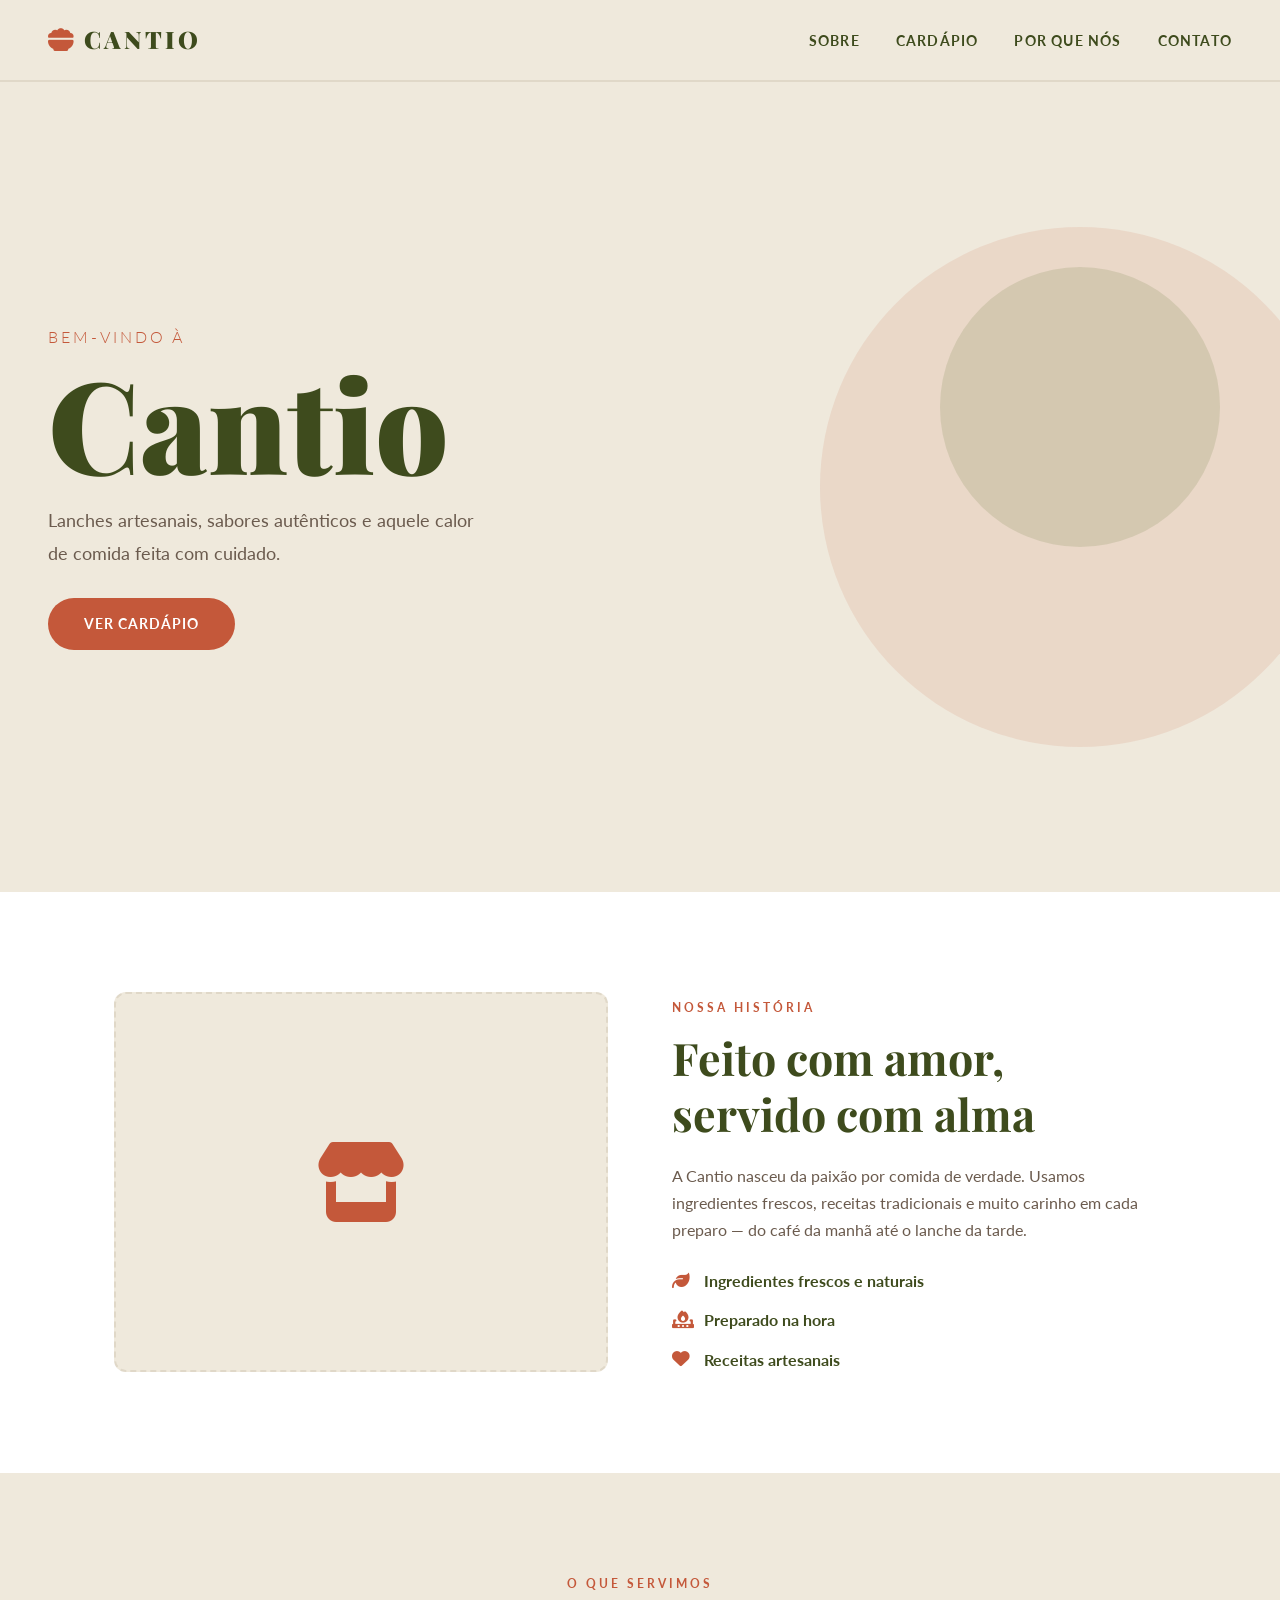
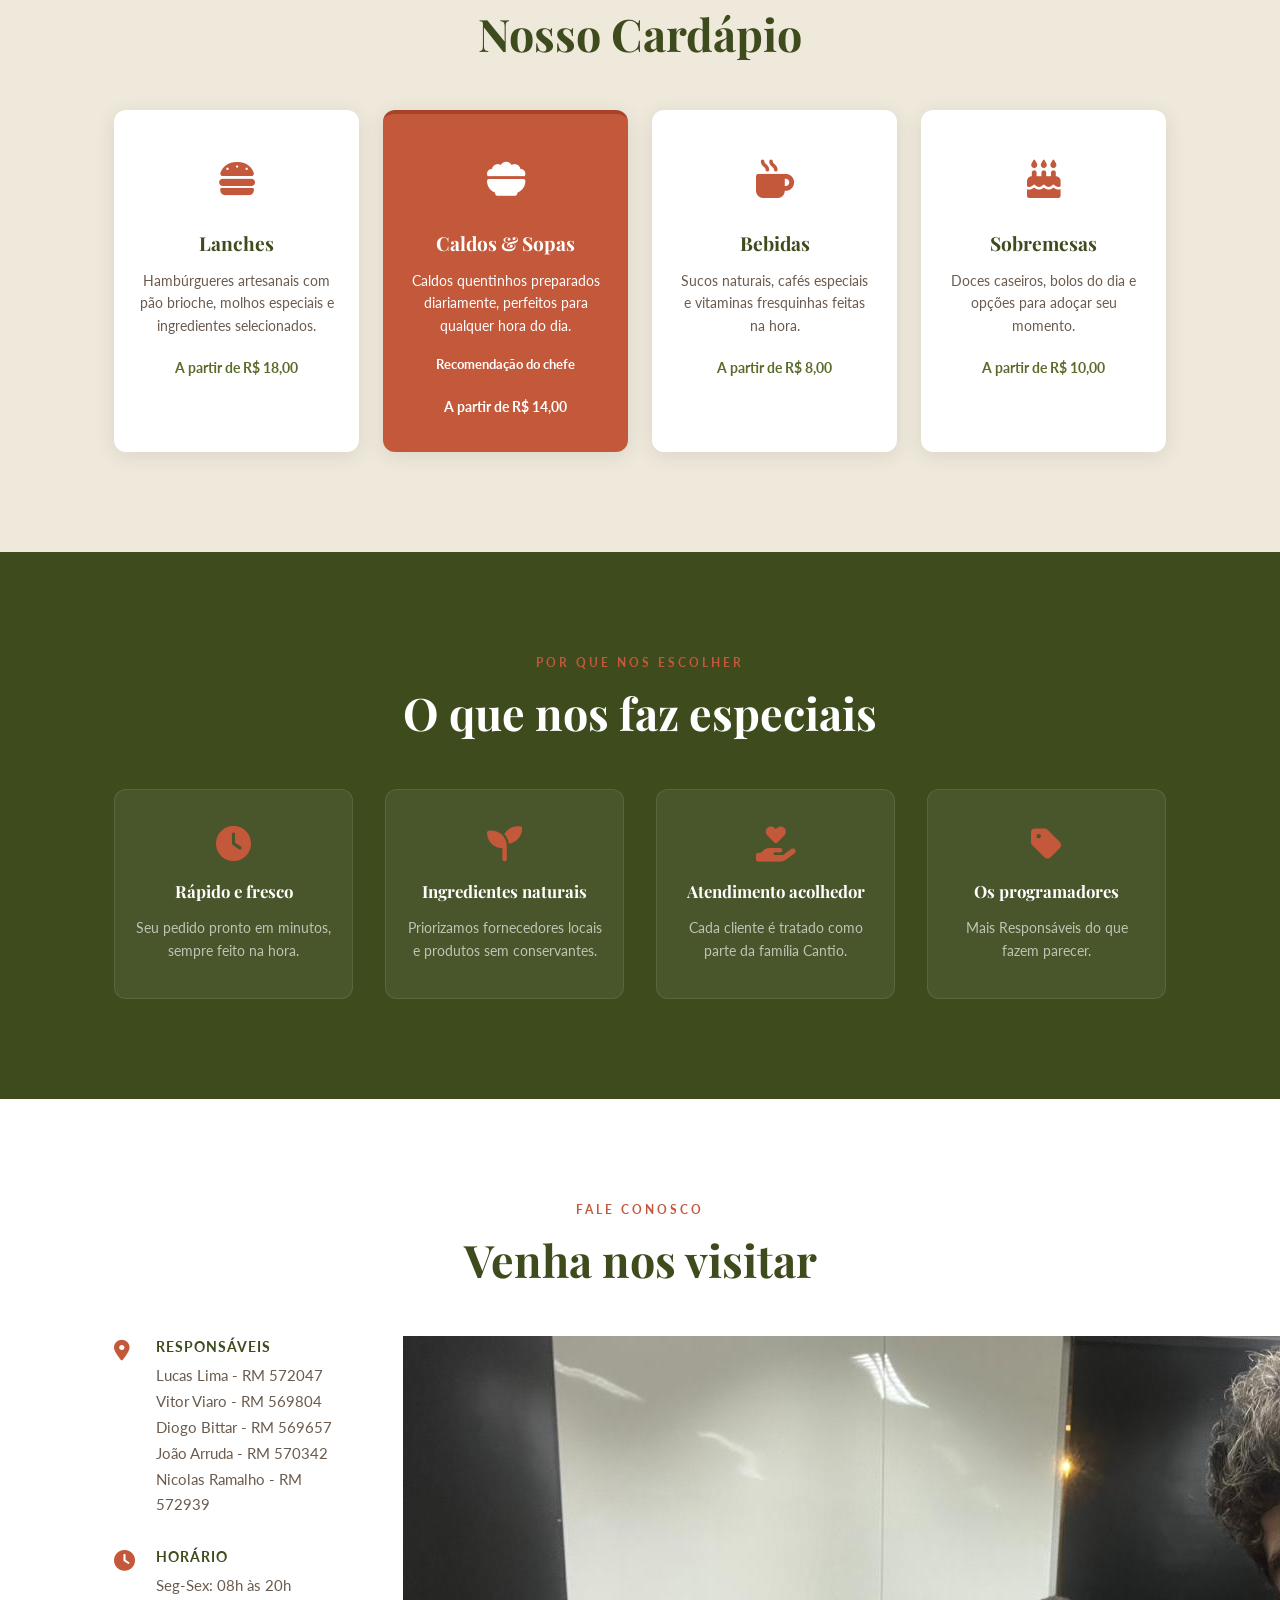
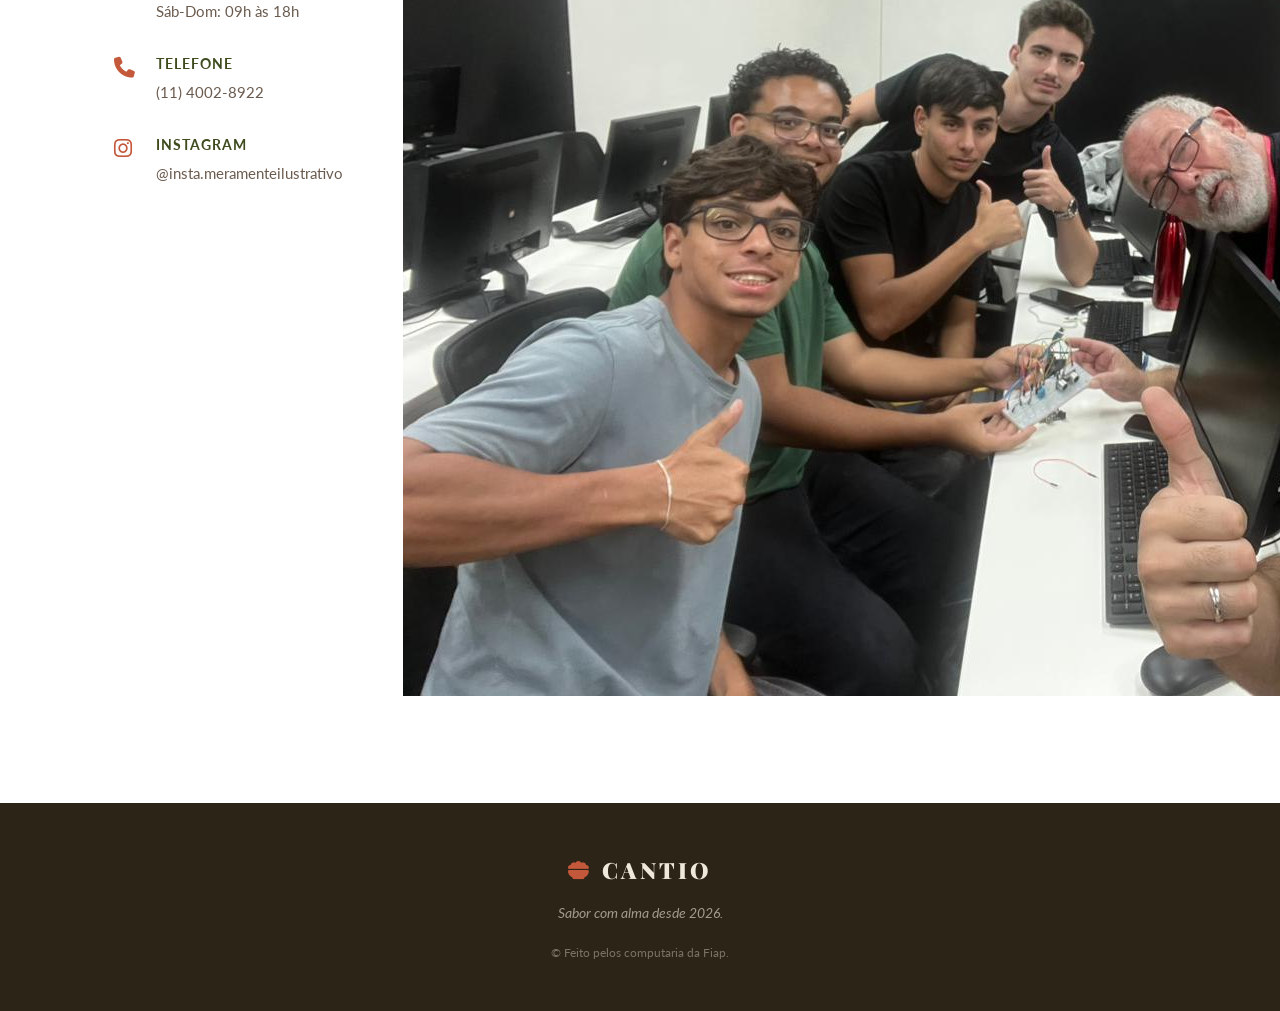
==== commit 62e771e8: "img grupo" ====
--- a/projeto/index.html
+++ b/projeto/index.html
@@ -195,9 +195,7 @@
         </div>
 
         <div class="contato-mapa">
-          <div class="mapa-placeholder">
-            <i class="fa-solid fa-map-location-dot"></i>
-            
+          <img src="./imagens/WhatsApp Image 2026-05-06 at 12.49.43.jpeg" alt="Grupo">
           </div>
         </div>
 
